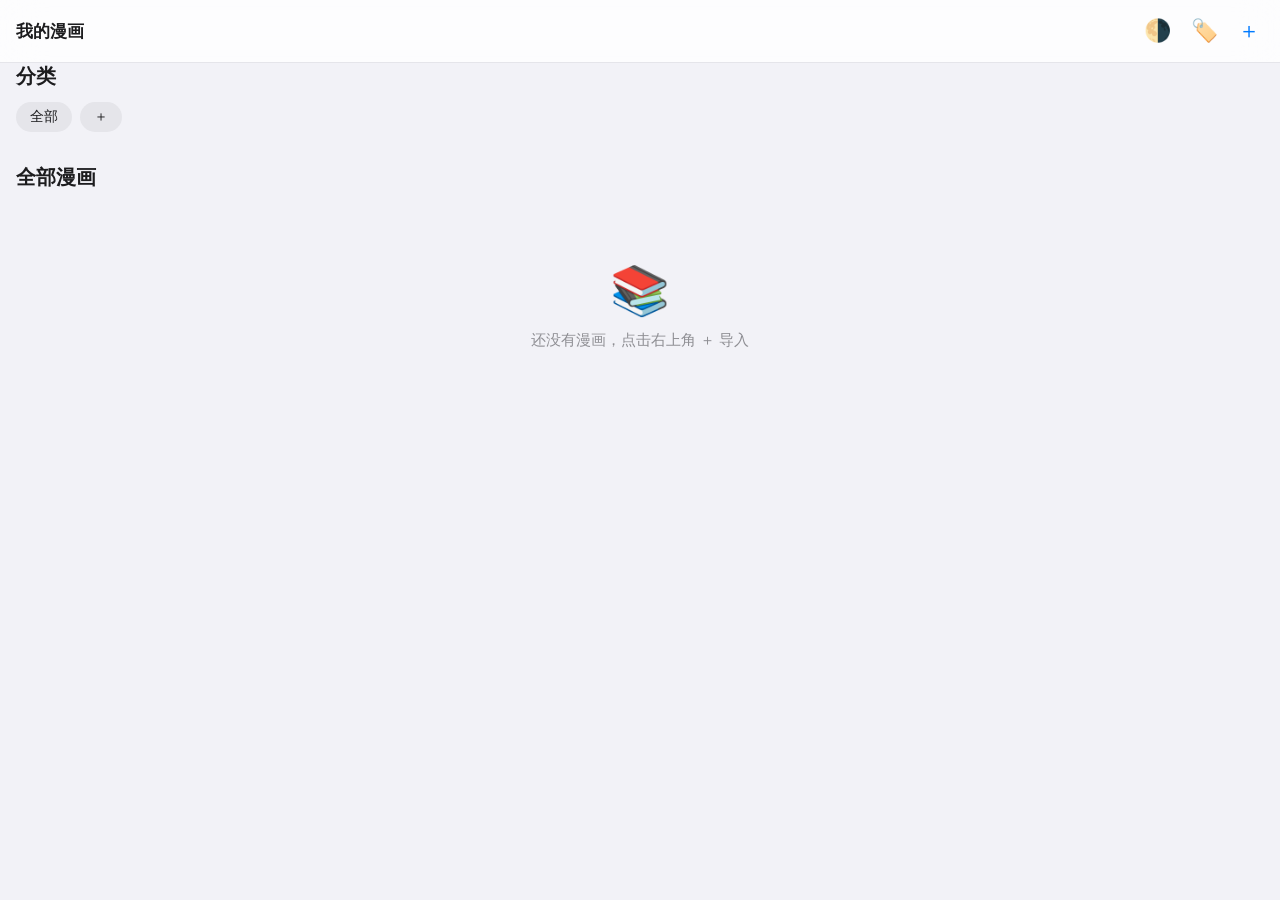
==== index.html @ a9ccde3e "chore: move all files to repo root for GitHub Pages" ====
<!DOCTYPE html>
<html lang="zh-CN">
<head>
  <meta charset="UTF-8">
  <meta name="viewport" content="width=device-width, initial-scale=1.0, viewport-fit=cover, user-scalable=no">
  <meta name="apple-mobile-web-app-capable" content="yes">
  <meta name="apple-mobile-web-app-status-bar-style" content="black-translucent">
  <meta name="theme-color" content="#000000">
  <link rel="manifest" href="manifest.json">
  <link rel="apple-touch-icon" href="icons/icon-192.png">
  <title>漫画阅读器</title>
  <link rel="stylesheet" href="css/style.css">
</head>
<body>
  <div id="app"></div>
  <input type="file" id="file-input" accept=".zip,.cbz,application/zip,application/x-zip-compressed,application/octet-stream" multiple hidden>
  <script src="lib/jszip.min.js"></script>
  <script type="module" src="js/app.js"></script>
  <script>
    if ('serviceWorker' in navigator) {
      navigator.serviceWorker.register('./sw.js');
    }
  </script>
</body>
</html>
---- css/style.css ----
:root {
  --bg: #f2f2f7;
  --bg-secondary: #ffffff;
  --text: #1c1c1e;
  --text-secondary: #8e8e93;
  --accent: #007aff;
  --border: #e5e5ea;
  --chip-bg: #e5e5ea;
  --chip-text: #1c1c1e;
  --progress-bg: #e5e5ea;
  --overlay: rgba(255, 255, 255, 0.8);
  --shadow: 0 1px 3px rgba(0,0,0,0.08);
}

[data-theme="dark"] {
  --bg: #000000;
  --bg-secondary: #1c1c1e;
  --text: #f2f2f7;
  --text-secondary: #8e8e93;
  --accent: #0a84ff;
  --border: #38383a;
  --chip-bg: #2c2c2e;
  --chip-text: #f2f2f7;
  --progress-bg: #38383a;
  --overlay: rgba(28, 28, 30, 0.8);
  --shadow: 0 1px 3px rgba(0,0,0,0.3);
}

* {
  margin: 0;
  padding: 0;
  box-sizing: border-box;
  -webkit-tap-highlight-color: transparent;
}

body {
  font-family: -apple-system, BlinkMacSystemFont, "SF Pro Text", "Helvetica Neue", sans-serif;
  background: var(--bg);
  color: var(--text);
  -webkit-font-smoothing: antialiased;
  min-height: 100vh;
  min-height: 100dvh;
  overflow-x: hidden;
}

#app {
  min-height: 100vh;
  min-height: 100dvh;
}

/* Header */
.header {
  position: sticky;
  top: 0;
  z-index: 100;
  background: var(--overlay);
  backdrop-filter: blur(20px);
  -webkit-backdrop-filter: blur(20px);
  padding: 12px 16px;
  padding-top: max(12px, env(safe-area-inset-top));
  display: flex;
  align-items: center;
  justify-content: space-between;
  border-bottom: 0.5px solid var(--border);
}

.header-title {
  font-size: 17px;
  font-weight: 700;
}

.header-actions {
  display: flex;
  gap: 12px;
  align-items: center;
}

.header-btn {
  background: none;
  border: none;
  color: var(--accent);
  font-size: 22px;
  cursor: pointer;
  padding: 4px;
  display: flex;
  align-items: center;
}

/* Section */
.section {
  padding: 0 16px;
  margin-bottom: 24px;
}

.section-title {
  font-size: 20px;
  font-weight: 700;
  margin-bottom: 12px;
}

/* Category chips */
.chips {
  display: flex;
  gap: 8px;
  overflow-x: auto;
  padding-bottom: 8px;
  -webkit-overflow-scrolling: touch;
  scrollbar-width: none;
}

.chips::-webkit-scrollbar { display: none; }

.chip {
  flex-shrink: 0;
  padding: 6px 14px;
  border-radius: 16px;
  background: var(--chip-bg);
  color: var(--chip-text);
  font-size: 14px;
  cursor: pointer;
  text-decoration: none;
  border: none;
  transition: background 0.15s;
}

.chip.active, .chip:active {
  background: var(--accent);
  color: #fff;
}

/* Recent cards (horizontal scroll) */
.recent-scroll {
  display: flex;
  gap: 12px;
  overflow-x: auto;
  padding-bottom: 8px;
  -webkit-overflow-scrolling: touch;
  scrollbar-width: none;
}

.recent-scroll::-webkit-scrollbar { display: none; }

.recent-card {
  flex-shrink: 0;
  width: 100px;
  cursor: pointer;
  text-decoration: none;
  color: var(--text);
}

.recent-cover {
  width: 100px;
  height: 130px;
  border-radius: 8px;
  background: var(--chip-bg);
  overflow: hidden;
  display: flex;
  align-items: center;
  justify-content: center;
}

.recent-cover img {
  width: 100%;
  height: 100%;
  object-fit: cover;
}

.recent-cover .placeholder-icon {
  font-size: 28px;
  color: var(--text-secondary);
}

.recent-name {
  font-size: 12px;
  margin-top: 4px;
  line-height: 1.3;
  display: -webkit-box;
  -webkit-line-clamp: 2;
  -webkit-box-orient: vertical;
  overflow: hidden;
}

.recent-progress {
  font-size: 11px;
  color: var(--accent);
}

/* Comic list */
.comic-list {
  display: flex;
  flex-direction: column;
  gap: 10px;
}

.comic-row {
  display: flex;
  gap: 12px;
  padding: 10px;
  background: var(--bg-secondary);
  border-radius: 10px;
  cursor: pointer;
  text-decoration: none;
  color: var(--text);
  box-shadow: var(--shadow);
  align-items: center;
}

.comic-cover {
  width: 56px;
  height: 74px;
  border-radius: 6px;
  background: var(--chip-bg);
  overflow: hidden;
  flex-shrink: 0;
  display: flex;
  align-items: center;
  justify-content: center;
}

.comic-cover img {
  width: 100%;
  height: 100%;
  object-fit: cover;
}

.comic-cover .placeholder-icon {
  font-size: 20px;
  color: var(--text-secondary);
}

.comic-info {
  flex: 1;
  min-width: 0;
}

.comic-name {
  font-size: 15px;
  font-weight: 500;
  margin-bottom: 3px;
  white-space: nowrap;
  overflow: hidden;
  text-overflow: ellipsis;
}

.comic-meta {
  font-size: 12px;
  color: var(--text-secondary);
  margin-bottom: 6px;
}

.comic-progress-bar {
  height: 3px;
  background: var(--progress-bg);
  border-radius: 2px;
  overflow: hidden;
}

.comic-progress-fill {
  height: 100%;
  background: var(--accent);
  border-radius: 2px;
  transition: width 0.3s;
}

.comic-chevron {
  color: var(--text-secondary);
  font-size: 13px;
  flex-shrink: 0;
}

/* Reader */
.reader-page {
  position: fixed;
  inset: 0;
  background: #000;
  z-index: 200;
  display: flex;
  flex-direction: column;
}

.reader-scroll {
  flex: 1;
  overflow-y: auto;
  -webkit-overflow-scrolling: touch;
  scroll-behavior: auto;
}

.reader-images {
  display: flex;
  flex-direction: column;
}

.reader-images img {
  display: block;
  width: 100%;
  height: auto;
}

.reader-top-bar, .reader-bottom-bar {
  position: fixed;
  left: 0;
  right: 0;
  z-index: 210;
  background: rgba(0, 0, 0, 0.6);
  backdrop-filter: blur(10px);
  -webkit-backdrop-filter: blur(10px);
  transition: transform 0.2s ease, opacity 0.2s ease;
}

.reader-top-bar {
  top: 0;
  padding: 8px 16px;
  padding-top: max(8px, env(safe-area-inset-top));
  display: flex;
  align-items: center;
  gap: 12px;
}

.reader-top-bar .back-btn {
  background: none;
  border: none;
  color: #fff;
  font-size: 22px;
  cursor: pointer;
  padding: 4px 8px;
}

.reader-top-bar .title {
  color: #fff;
  font-size: 15px;
  font-weight: 600;
  flex: 1;
  white-space: nowrap;
  overflow: hidden;
  text-overflow: ellipsis;
}

.reader-bottom-bar {
  bottom: 0;
  padding: 8px 16px;
  padding-bottom: max(8px, env(safe-area-inset-bottom));
}

.reader-bottom-bar .progress-bar {
  height: 3px;
  background: rgba(255,255,255,0.2);
  border-radius: 2px;
  overflow: hidden;
  margin-bottom: 6px;
}

.reader-bottom-bar .progress-fill {
  height: 100%;
  background: var(--accent);
  border-radius: 2px;
  transition: width 0.2s;
}

.reader-bottom-bar .meta {
  display: flex;
  justify-content: space-between;
  color: rgba(255,255,255,0.7);
  font-size: 12px;
}

.bars-hidden .reader-top-bar {
  transform: translateY(-100%);
  opacity: 0;
}

.bars-hidden .reader-bottom-bar {
  transform: translateY(100%);
  opacity: 0;
}

/* Loading spinner */
.loading {
  display: flex;
  align-items: center;
  justify-content: center;
  padding: 40px;
  color: var(--text-secondary);
}

/* Empty state */
.empty-state {
  text-align: center;
  padding: 60px 20px;
  color: var(--text-secondary);
}

.empty-state .icon {
  font-size: 48px;
  margin-bottom: 12px;
}

.empty-state p {
  font-size: 15px;
}

/* Modal / Sheet */
.modal-overlay {
  position: fixed;
  inset: 0;
  background: rgba(0,0,0,0.4);
  z-index: 300;
  display: flex;
  align-items: flex-end;
  justify-content: center;
}

.modal-sheet {
  background: var(--bg-secondary);
  border-radius: 16px 16px 0 0;
  width: 100%;
  max-width: 500px;
  max-height: 70vh;
  overflow-y: auto;
  padding: 20px 16px;
  padding-bottom: max(20px, env(safe-area-inset-bottom));
}

.modal-sheet .sheet-header {
  display: flex;
  justify-content: space-between;
  align-items: center;
  margin-bottom: 16px;
}

.modal-sheet .sheet-title {
  font-size: 17px;
  font-weight: 600;
}

.modal-sheet .sheet-close {
  background: none;
  border: none;
  color: var(--accent);
  font-size: 16px;
  cursor: pointer;
}

/* Category item in modal */
.cat-item {
  display: flex;
  align-items: center;
  padding: 12px 0;
  border-bottom: 0.5px solid var(--border);
}

.cat-item .cat-name {
  flex: 1;
  font-size: 15px;
}

.cat-item .cat-count {
  color: var(--text-secondary);
  font-size: 13px;
  margin-right: 8px;
}

.cat-item .cat-actions {
  display: flex;
  gap: 8px;
}

.cat-item button {
  background: none;
  border: none;
  color: var(--accent);
  font-size: 14px;
  cursor: pointer;
}

/* Search bar */
.search-bar {
  padding: 0 16px;
  margin-bottom: 12px;
}

.search-bar input {
  width: 100%;
  padding: 10px 14px;
  border-radius: 10px;
  border: none;
  background: var(--chip-bg);
  color: var(--text);
  font-size: 15px;
  outline: none;
}

.search-bar input::placeholder {
  color: var(--text-secondary);
}

/* Context menu */
.context-menu {
  position: fixed;
  z-index: 400;
  background: var(--bg-secondary);
  border-radius: 14px;
  box-shadow: 0 4px 20px rgba(0,0,0,0.15);
  overflow: hidden;
  min-width: 180px;
}

.context-menu button {
  display: block;
  width: 100%;
  text-align: left;
  padding: 14px 18px;
  background: none;
  border: none;
  border-bottom: 0.5px solid var(--border);
  color: var(--text);
  font-size: 15px;
  cursor: pointer;
}

.context-menu button:last-child {
  border-bottom: none;
}

.context-menu button.destructive {
  color: #ff3b30;
}

/* Utility */
.hidden { display: none !important; }

/* Toast notification */
.toast {
  position: fixed;
  bottom: max(30px, env(safe-area-inset-bottom));
  left: 50%;
  transform: translateX(-50%) translateY(20px);
  background: var(--bg-secondary);
  color: var(--text);
  padding: 12px 24px;
  border-radius: 12px;
  box-shadow: 0 4px 20px rgba(0,0,0,0.15);
  font-size: 14px;
  z-index: 500;
  opacity: 0;
  transition: opacity 0.3s, transform 0.3s;
  max-width: 90vw;
  text-align: center;
}

.toast.show {
  opacity: 1;
  transform: translateX(-50%) translateY(0);
}
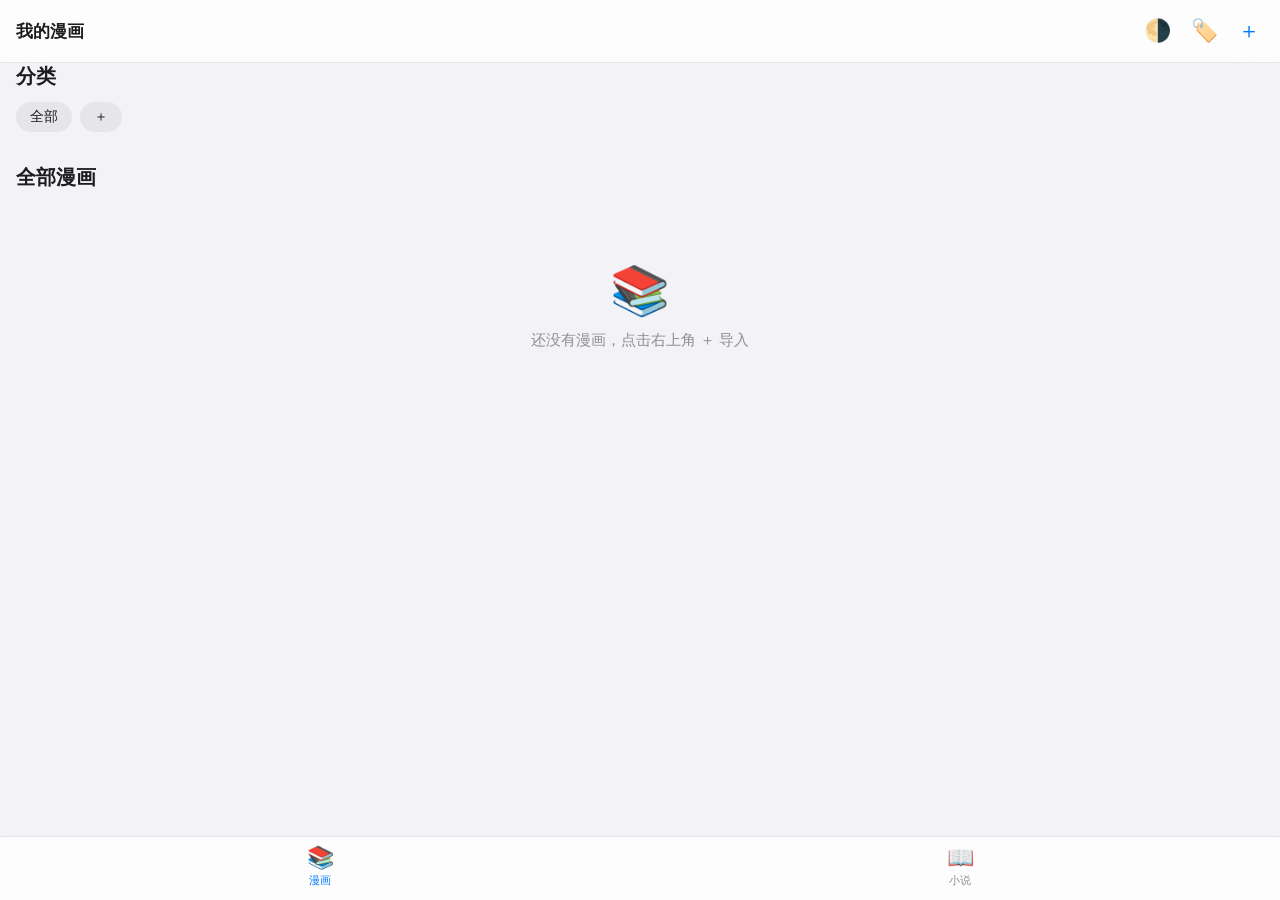
==== commit 6c580b7a: "feat: add novel reader with bottom tab navigation - New "小说" tab with bottom navigation bar - Import" ====
--- a/index.html
+++ b/index.html
@@ -14,6 +14,7 @@
 <body>
   <div id="app"></div>
   <input type="file" id="file-input" accept=".zip,.cbz,application/zip,application/x-zip-compressed,application/octet-stream" multiple hidden>
+  <input type="file" id="novel-file-input" accept=".txt,.epub,.TXT,.EPUB,text/plain,application/epub+zip" multiple hidden>
   <script src="lib/jszip.min.js"></script>
   <script type="module" src="js/app.js"></script>
   <script>
--- a/css/style.css
+++ b/css/style.css
@@ -194,15 +194,40 @@
 
 .comic-row {
   display: flex;
-  gap: 12px;
-  padding: 10px;
   background: var(--bg-secondary);
   border-radius: 10px;
-  cursor: pointer;
+  box-shadow: var(--shadow);
+  align-items: center;
+  overflow: hidden;
+}
+
+.comic-row-link {
+  display: flex;
+  gap: 12px;
+  flex: 1;
+  padding: 10px;
+  align-items: center;
   text-decoration: none;
   color: var(--text);
-  box-shadow: var(--shadow);
-  align-items: center;
+  min-width: 0;
+}
+
+.comic-delete-btn {
+  background: none;
+  border: none;
+  color: var(--text-secondary);
+  font-size: 16px;
+  padding: 10px 14px;
+  cursor: pointer;
+  flex-shrink: 0;
+  align-self: stretch;
+  display: flex;
+  align-items: center;
+}
+
+.comic-delete-btn:active {
+  color: #ff3b30;
+  background: rgba(255, 59, 48, 0.1);
 }
 
 .comic-cover {
@@ -551,3 +576,242 @@
   opacity: 1;
   transform: translateX(-50%) translateY(0);
 }
+
+/* Tab Bar */
+.tab-bar {
+  position: fixed;
+  bottom: 0;
+  left: 0;
+  right: 0;
+  z-index: 100;
+  background: var(--overlay);
+  backdrop-filter: blur(20px);
+  -webkit-backdrop-filter: blur(20px);
+  display: flex;
+  border-top: 0.5px solid var(--border);
+  padding-bottom: max(4px, env(safe-area-inset-bottom));
+}
+
+.tab-item {
+  flex: 1;
+  display: flex;
+  flex-direction: column;
+  align-items: center;
+  padding: 8px 0;
+  text-decoration: none;
+  color: var(--text-secondary);
+  font-size: 11px;
+  transition: color 0.15s;
+}
+
+.tab-item.active {
+  color: var(--accent);
+}
+
+.tab-icon {
+  font-size: 22px;
+  margin-bottom: 2px;
+}
+
+.tab-label {
+  font-size: 11px;
+}
+
+/* Novel icon in list */
+.novel-icon {
+  width: 56px;
+  height: 74px;
+  border-radius: 6px;
+  background: var(--chip-bg);
+  overflow: hidden;
+  flex-shrink: 0;
+  display: flex;
+  align-items: center;
+  justify-content: center;
+  font-size: 24px;
+}
+
+/* Novel Reader */
+.novel-reader {
+  position: fixed;
+  inset: 0;
+  z-index: 200;
+  display: flex;
+  flex-direction: column;
+  transition: background 0.2s;
+}
+
+.novel-reader-top-bar {
+  position: fixed;
+  top: 0;
+  left: 0;
+  right: 0;
+  z-index: 210;
+  background: rgba(0, 0, 0, 0.5);
+  backdrop-filter: blur(10px);
+  -webkit-backdrop-filter: blur(10px);
+  padding: 8px 16px;
+  padding-top: max(8px, env(safe-area-inset-top));
+  display: flex;
+  align-items: center;
+  gap: 12px;
+  transition: transform 0.2s ease, opacity 0.2s ease;
+}
+
+.novel-reader-top-bar .back-btn {
+  background: none;
+  border: none;
+  color: #fff;
+  font-size: 22px;
+  cursor: pointer;
+  padding: 4px 8px;
+}
+
+.novel-title {
+  color: #fff;
+  font-size: 15px;
+  font-weight: 600;
+  flex: 1;
+  white-space: nowrap;
+  overflow: hidden;
+  text-overflow: ellipsis;
+}
+
+.novel-settings-btn {
+  background: none;
+  border: none;
+  color: #fff;
+  font-size: 16px;
+  font-weight: 700;
+  cursor: pointer;
+  padding: 4px 10px;
+  border-radius: 6px;
+}
+
+.novel-scroll {
+  flex: 1;
+  overflow-y: auto;
+  -webkit-overflow-scrolling: touch;
+  padding: max(52px, calc(env(safe-area-inset-top) + 44px)) 20px 60px;
+}
+
+.novel-content p {
+  text-indent: 2em;
+  line-height: 1.8;
+  margin-bottom: 0.8em;
+  color: #333;
+}
+
+.novel-end {
+  text-align: center;
+  padding: 40px 0;
+  color: #999;
+  font-size: 14px;
+}
+
+.novel-reader-bottom-bar {
+  position: fixed;
+  bottom: 0;
+  left: 0;
+  right: 0;
+  z-index: 210;
+  background: rgba(0, 0, 0, 0.5);
+  backdrop-filter: blur(10px);
+  -webkit-backdrop-filter: blur(10px);
+  padding: 8px 16px;
+  padding-bottom: max(8px, env(safe-area-inset-bottom));
+  transition: transform 0.2s ease, opacity 0.2s ease;
+}
+
+.novel-progress-bar {
+  height: 3px;
+  background: rgba(255,255,255,0.2);
+  border-radius: 2px;
+  overflow: hidden;
+  margin-bottom: 4px;
+}
+
+.novel-progress-fill {
+  height: 100%;
+  background: var(--accent);
+  border-radius: 2px;
+  transition: width 0.2s;
+}
+
+.novel-meta {
+  display: flex;
+  justify-content: flex-end;
+  color: rgba(255,255,255,0.7);
+  font-size: 12px;
+}
+
+.novel-bar-hidden {
+  transform: translateY(-100%);
+  opacity: 0;
+  pointer-events: none;
+}
+
+.novel-reader-bottom-bar.novel-bar-hidden {
+  transform: translateY(100%);
+  opacity: 0;
+  pointer-events: none;
+}
+
+/* Novel Settings Panel */
+.novel-settings-panel {
+  position: fixed;
+  bottom: 0;
+  left: 0;
+  right: 0;
+  z-index: 220;
+  background: var(--bg-secondary);
+  border-radius: 16px 16px 0 0;
+  padding: 20px 20px max(20px, env(safe-area-inset-bottom));
+  box-shadow: 0 -2px 20px rgba(0,0,0,0.15);
+}
+
+.settings-row {
+  display: flex;
+  align-items: center;
+  justify-content: space-between;
+  margin-bottom: 16px;
+  font-size: 15px;
+}
+
+.settings-row:last-child {
+  margin-bottom: 0;
+}
+
+.settings-btns {
+  display: flex;
+  gap: 8px;
+}
+
+.settings-btn {
+  padding: 6px 16px;
+  border-radius: 8px;
+  border: 1px solid var(--border);
+  background: var(--chip-bg);
+  color: var(--text);
+  font-size: 14px;
+  cursor: pointer;
+}
+
+.settings-btn.active {
+  background: var(--accent);
+  color: #fff;
+  border-color: var(--accent);
+}
+
+.color-btn {
+  width: 32px;
+  height: 32px;
+  border-radius: 50%;
+  cursor: pointer;
+  border: 2px solid transparent;
+}
+
+.color-btn.active {
+  border-color: var(--accent);
+  box-shadow: 0 0 0 2px var(--accent);
+}
